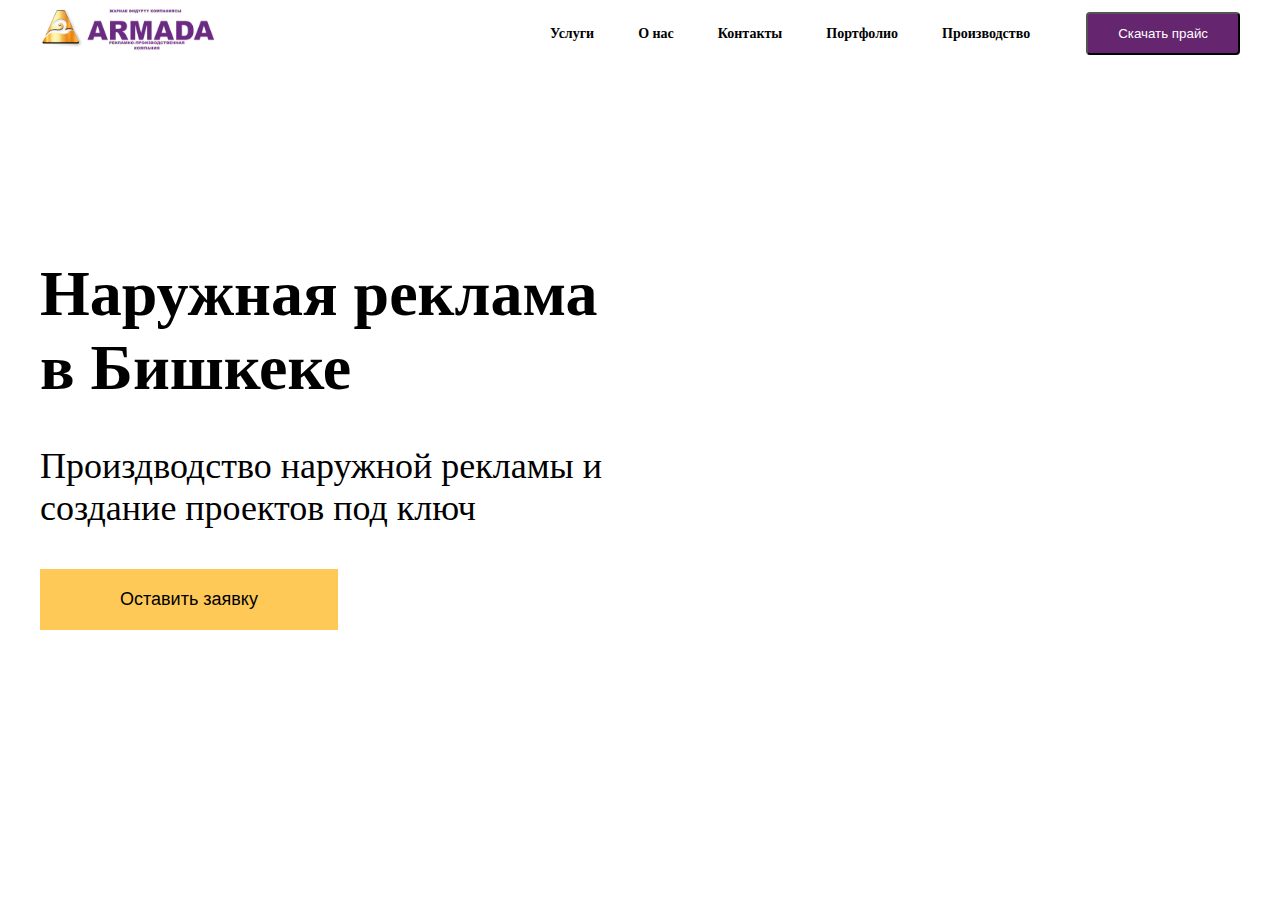
==== index.html @ 93c00c44 "code" ====
<!DOCTYPE html>
<html lang="en">
<head>
    <meta charset="UTF-8">
    <meta name="viewport" content="width=device-width, initial-scale=1.0">
    <title>Главная</title>

    <link rel="stylesheet" href="./css/reset.css">
    <link rel="stylesheet" href="./css/global.css">
    <link rel="stylesheet" href="./css/header.css">
    <link rel="stylesheet" href="./css/index.css">
</head>
<body>
    <header class="header">
        <div class="container">
            <div class="header__wrapper">
                <div class="header__logo">
                    <img src="./images/main-logo.svg" alt="main website icon">
                </div>
    
                <div class="header__nav">
                    <nav class="header__nav-links">
                        <a href="./service.html">Услуги</a>
                        <a href="#">O нас</a>
                        <a href="#">Контакты</a>
                        <a href="#">Портфолио</a>
                        <a href="#">Производство</a>
                    </nav>
                    <button class="header__nav-button">
                        Скачать прайс
                    </button>
                </div>
            </div>
        </div>
    </header>

    <section class="main-banner">
        <div class="container">
            <div class="main-banner__wrapper">
                <div class="main-banner__content">
                    <h1>Наружная  реклама в Бишкеке </h1>   
                    <h3>Произдводство наружной рекламы и создание проектов под ключ</h3>
                    <button>Оставить заявку</button>
                </div>

                <div class="main-banner__social">
                    <div class="main-banner__social-items">
                        <img src="./images/whatsapp.svg" alt="social icon whatsapp">
                        <img src="./images/instagram.svg" alt="social icon instagram">
                        <img src="./images/facebook.svg" alt="social icon facebook">    
                    </div>
                </div>
            </div>
        </div>
    </section>
</body>
</html>
---- css/global.css ----
.container {
    max-width: 1200px;
    margin: 0 auto;
}
---- css/header.css ----
.header {
    padding: 8px 0;
}

.header__wrapper {
    display: flex;
    justify-content: space-between;
    align-items: center;
}

.header__nav {
    display: flex;
    align-items: center;
    gap: 56px;
}

.header__nav-links {
    display: flex;
    align-items: center;
    gap: 44px;
}

.header__nav-links a {
    font-size: 14px;
    font-weight: 600;
    color: black;
}

.header__nav-button {
    padding: 12px 30px;
    background: #65256F;
    color: white;
    border-radius: 4px;
    cursor: pointer;
}
---- css/index.css ----
.main-banner {
    background-image: url('../images/main-banner.png');
    aspect-ratio: 1440/768;
    padding: 190px 0;
}

.main-banner__wrapper {
    display: grid;
    grid-template-columns: 50% 1fr;
}

.main-banner__content {
    display: flex;
    flex-direction: column;
    align-items: start;
    gap: 40px;
}

.main-banner__content h1 {
    font-size: 64px;
    font-weight: 700;
}
.main-banner__content h3 {
    font-size: 36px;
    font-weight: 400;
}
.main-banner__content button {
    background: #FFC957;
    font-size: 18px;
    font-weight: 500;
    padding: 20px 80px;
    border: none;
}

.main-banner__social {
    display: flex;
    align-items: center;
    justify-content: end;
}

.main-banner__social-items {
    display: flex;
    flex-direction: column;
    gap: 60px;
}
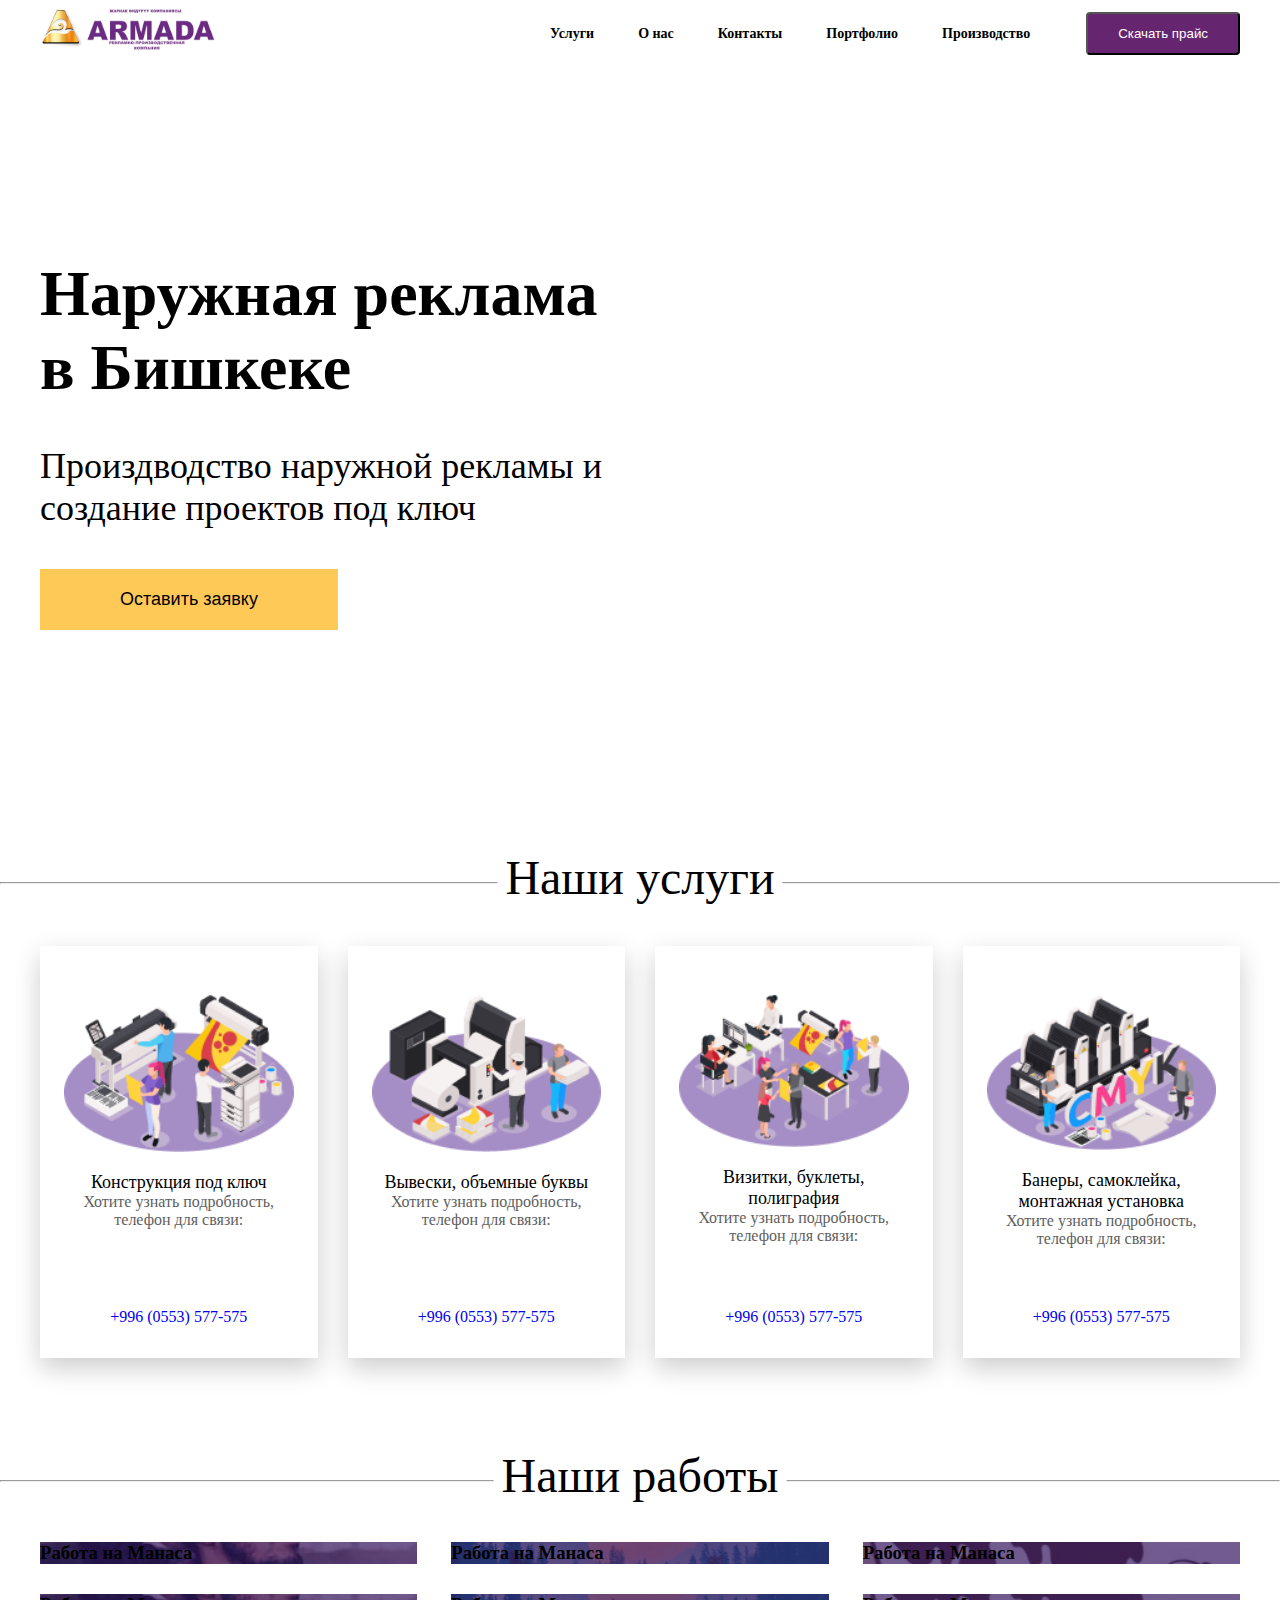
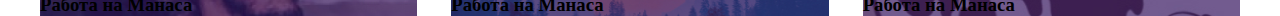
==== commit 99a1e6a9: "upgrade" ====
--- a/index.html
+++ b/index.html
@@ -53,5 +53,94 @@
             </div>
         </div>
     </section>
+
+    <section class="services">
+        <div class="services__title">
+            <hr>
+            <h2 class="section-title">Наши услуги</h2>
+        </div>
+        <div class="container">
+            <ul class="services__wrapper">
+                <li class="services__card">
+                    <div class="services__card-content">
+                        <img src="./images/construction.png" alt="">
+                        <div class="services__card-text">
+                            <h4>Конструкция под ключ</h4>
+                            <p>Хотите узнать подробность, телефон для связи:</p>
+                        </div>
+                    </div>
+                    <div class="services__card-contacts">
+                        <a href="#">+996 (0553) 577-575</a>
+                    </div>
+                </li>
+                <li class="services__card">
+                    <div class="services__card-content">
+                        <img src="./images/signs.png" alt="">
+                        <div class="services__card-text">
+                            <h4>Вывески, объемные буквы</h4>
+                            <p>Хотите узнать подробность, телефон для связи:</p>
+                        </div>
+                    </div>
+                    <div class="services__card-contacts">
+                        <a href="#">+996 (0553) 577-575</a>
+                    </div>
+                </li>
+                <li class="services__card">
+                    <div class="services__card-content">
+                        <img src="./images/business-cards.png" alt="">
+                        <div class="services__card-text">
+                            <h4>Визитки, буклеты, полиграфия</h4>
+                            <p>Хотите узнать подробность, телефон для связи:</p>
+                        </div>
+                    </div>
+                    <div class="services__card-contacts">
+                        <a href="#">+996 (0553) 577-575</a>
+                    </div>
+                </li>
+                <li class="services__card">
+                    <div class="services__card-content">
+                        <img src="./images/banners.png" alt="">
+                        <div class="services__card-text">
+                            <h4>Банеры, самоклейка, монтажная установка </h4>
+                            <p>Хотите узнать подробность, телефон для связи:</p>
+                        </div>
+                    </div>
+                    <div class="services__card-contacts">
+                        <a href="#">+996 (0553) 577-575</a>
+                    </div>
+                </li>
+            </ul>
+        </div>
+    </section>
+
+    <section class="works">
+        <div class="works__title">
+            <hr>
+            <h2 class="works__section-title">Наши работы</h2>
+        </div>
+        <div class="container">
+            <div class="works__wrapper">
+                <div class="works__block-1 art-1">
+                    <h3>Работа на Манаса</h3>
+                </div>
+                <div class="works__block-2 art-2">
+                    <h3>Работа на Манаса</h3>
+                </div>
+                <div class="works__block-3 art-3">
+                    <h3>Работа на Манаса</h3>
+                </div>
+                <div class="works__block-4 art-4">
+                    <h3>Работа на Манаса</h3>
+                </div>
+                <div class="works__block-5 art-5">
+                    <h3>Работа на Манаса</h3>
+                </div>
+                <div class="works__block-6 art-6">
+                    <h3>Работа на Манаса</h3>
+                </div>
+            </div>
+        </div>
+    </section>
+
 </body>
 </html>--- a/css/global.css
+++ b/css/global.css
@@ -2,3 +2,17 @@
     max-width: 1200px;
     margin: 0 auto;
 }
+
+.section-title {
+    font-size: 48px;
+    font-weight: 400;
+    text-align: center;
+    margin-bottom: 60px;
+}
+
+.works__section-title {
+    font-size: 48px;
+    font-weight: 400;
+    text-align: center;
+    margin-bottom: 60px;
+}--- a/css/index.css
+++ b/css/index.css
@@ -42,4 +42,118 @@
     display: flex;
     flex-direction: column;
     gap: 60px;
+}
+
+
+
+
+.services__title {
+    margin-top: 62px;
+    position: relative;
+}
+
+.services__title h2 {
+    position: absolute;
+    top: -32px;
+    left: 50%;
+    transform: translateX(-50%);
+    padding: 0 8px;
+    background-color: white;
+}
+
+.services__wrapper {
+    display: grid;
+    grid-template-columns: repeat(4, 1fr);
+    gap: 30px;
+    padding: 62px 0;
+}
+
+.services__card {
+    display: flex;
+    flex-direction: column;
+    justify-content: space-between;
+    gap: 60px;
+    height: 100%;
+    box-shadow: 0px 10px 25px 0px rgba(0,0,0,0.2);
+    padding: 48px 24px 32px 24px;
+}
+
+.services__card-content {
+    display: flex;
+    flex-direction: column;
+    gap: 20px;
+}
+
+.services__card-text h4 {
+    font-size: 18px;
+    font-weight: 400;
+}
+
+.services__card-text p {
+    font-size: 16px;
+    font-weight: 400;
+    color: #5E5E5E;
+}
+
+.services__card-text h4, 
+.services__card-text p {
+    text-align: center;
+}
+
+.services__card-contacts {
+    display: flex;
+    align-items: center;
+    justify-content: center;
+}
+
+.works__title {
+    margin-top: 60px;
+    position: relative;
+    margin-bottom: 60px;
+}
+
+.works__title h2 {
+    position: absolute;
+    top: -32px;
+    left: 50%;
+    transform: translateX(-50%);
+    padding: 0 8px;
+    background-color: white;
+}
+
+.works__wrapper {
+    display: grid;
+    grid-template-columns: repeat(3, 1fr);
+    grid-template-rows: repeat(2, 1fr);
+    column-gap: 34px;
+    row-gap: 30px;
+}
+
+.works__wrapper div {
+    background-size: cover;
+    background-position: center;
+}
+
+.works__block-1 {
+    background-image: url('../images/service-block-1.jpg');
+}
+
+.works__block-2 {
+    background-image: url('../images/service-block-2.jpg');
+}
+
+.works__block-3 {
+    background-image: url('../images/service-block-3.jpg');
+}
+
+.works__block-4 {
+    background-image: url('../images/service-block-1.jpg');
+}
+
+.works__block-5 {
+    background-image: url('../images/service-block-2.jpg');
+}
+
+.works__block-6 {
+    background-image: url('../images/service-block-3.jpg');
 }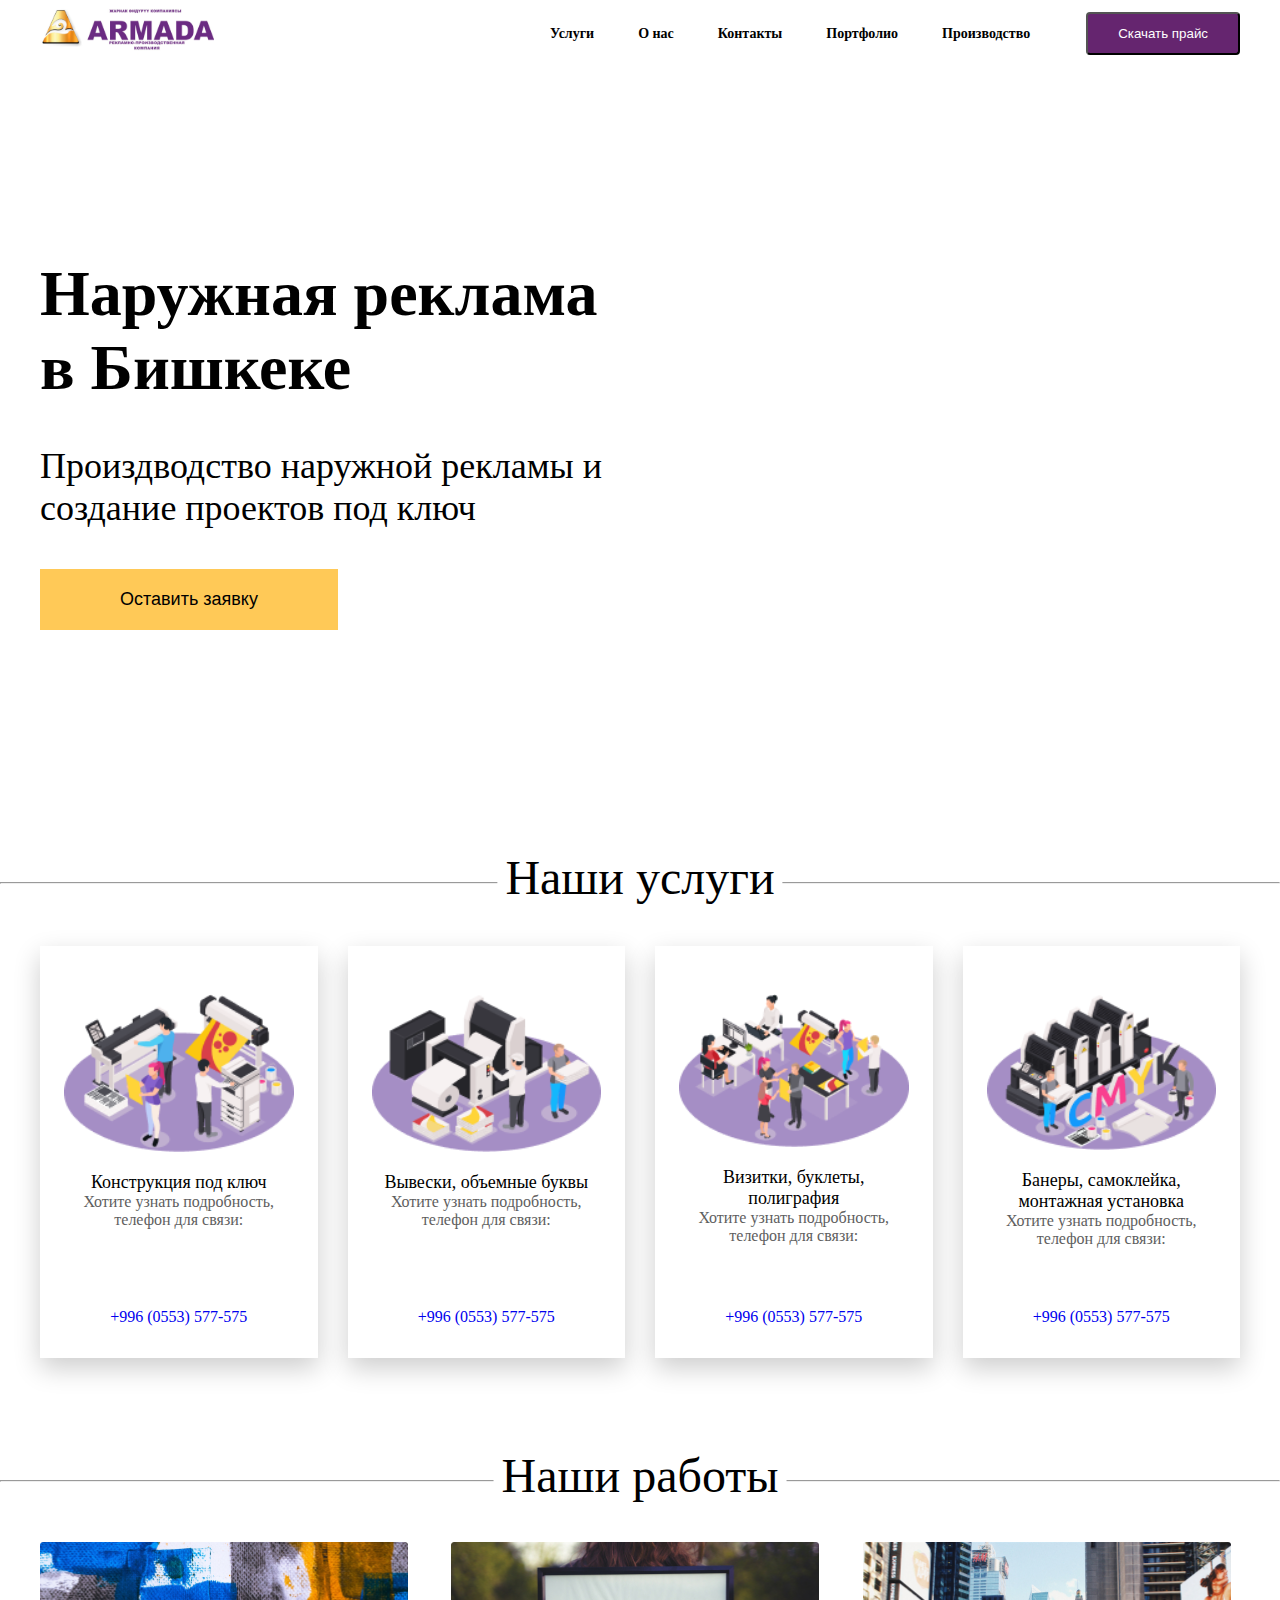
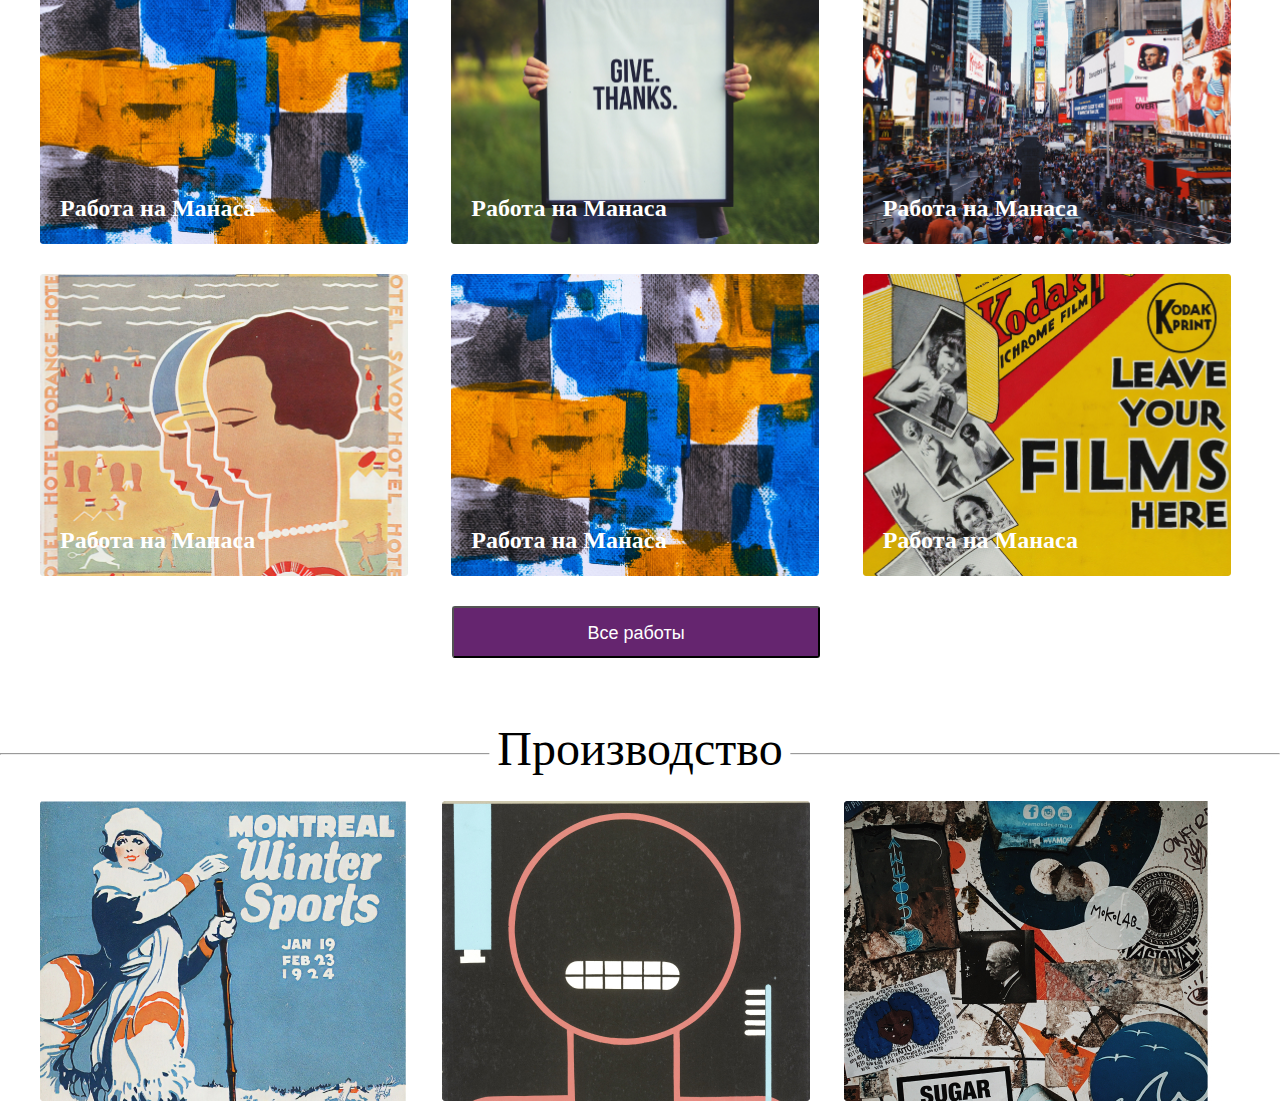
==== commit 18e623d7: "new page" ====
--- a/index.html
+++ b/index.html
@@ -120,27 +120,46 @@
         </div>
         <div class="container">
             <div class="works__wrapper">
-                <div class="works__block-1 art-1">
+                <div class="works__block-1 art">
                     <h3>Работа на Манаса</h3>
                 </div>
-                <div class="works__block-2 art-2">
+                <div class="works__block-2 art">
                     <h3>Работа на Манаса</h3>
                 </div>
-                <div class="works__block-3 art-3">
+                <div class="works__block-3 art">
                     <h3>Работа на Манаса</h3>
                 </div>
-                <div class="works__block-4 art-4">
+                <div class="works__block-4 art">
                     <h3>Работа на Манаса</h3>
                 </div>
-                <div class="works__block-5 art-5">
+                <div class="works__block-5 art">
                     <h3>Работа на Манаса</h3>
                 </div>
-                <div class="works__block-6 art-6">
+                <div class="works__block-6 art">
                     <h3>Работа на Манаса</h3>
-                </div>
+                </div> 
+
+            </div>
+            <div class="works-button">
+                <button class="works__button">
+                    Все работы
+                </button>
             </div>
         </div>
     </section>
 
+    <section class="production">
+        <div class="production__title">
+            <hr>
+            <h2 class="production__section-title">Производство</h2>
+        </div>
+        <div class="container">
+            <div class="production__wrapper">
+                <img src="./images/production-block-1.jpg" alt="y">
+                <img src="./images/production-block-2.jpg" alt="y">
+                <img src="./images/production-block-3.jpg" alt="y">
+            </div>
+        </div>
+    </section>
 </body>
 </html>--- a/css/global.css
+++ b/css/global.css
@@ -15,4 +15,11 @@
     font-weight: 400;
     text-align: center;
     margin-bottom: 60px;
+}
+
+.production__section-title {
+    font-size: 48px;
+    font-weight: 400;
+    text-align: center;
+    margin-bottom: 60px;
 }--- a/css/index.css
+++ b/css/index.css
@@ -135,25 +135,92 @@
 }
 
 .works__block-1 {
-    background-image: url('../images/service-block-1.jpg');
+    background-image: url('../images/block-1.jpg');
 }
 
 .works__block-2 {
-    background-image: url('../images/service-block-2.jpg');
+    background-image: url('../images/block-2.jpg');
 }
 
 .works__block-3 {
-    background-image: url('../images/service-block-3.jpg');
+    background-image: url('../images/block-3.jpg');
 }
 
 .works__block-4 {
-    background-image: url('../images/service-block-1.jpg');
+    background-image: url('../images/block-4.jpg');
 }
 
 .works__block-5 {
-    background-image: url('../images/service-block-2.jpg');
+    background-image: url('../images/block-1.jpg');
 }
 
 .works__block-6 {
-    background-image: url('../images/service-block-3.jpg');
+    background-image: url('../images/block-5.jpg');
+}
+
+.art {
+    width: 368px;
+    height: 302px;
+    border-radius: 3px;
+}
+
+.art h3 {
+    margin-top: 253px;
+    font-size: 24px;
+    font-weight: 700;
+    margin-left: 20px;
+    color: #fff;
+}
+
+
+
+
+
+.works__button {
+    width: 368px;
+    height: 52px;
+    padding: 15px 133px;
+    font-size: 18px;
+    font-weight: 500;
+    margin-top: 30px;
+    background: #65256F;
+    color: white;
+    border-radius: 3px;
+    cursor: pointer;
+}
+
+.works-button {
+    margin-left: 412px;
+}
+
+
+.production__title {
+    margin-top: 95px;
+    position: relative;
+    margin-bottom: 46px;
+}
+
+.production__title h2 {
+    position: absolute;
+    top: -32px;
+    left: 50%;
+    transform: translateX(-50%);
+    padding: 0 8px;
+    background-color: white;
+}
+
+
+.production__wrapper {
+    display: grid;
+    grid-template-columns: repeat(3, 1fr);
+    column-gap: 34px;
+    border-radius: 3px;
+    width: 368px;
+    height: 300px;
+    /* row-gap: 30px; */
+}
+
+.production__wrapper div {
+    background-size: cover;
+    background-position: center;
 }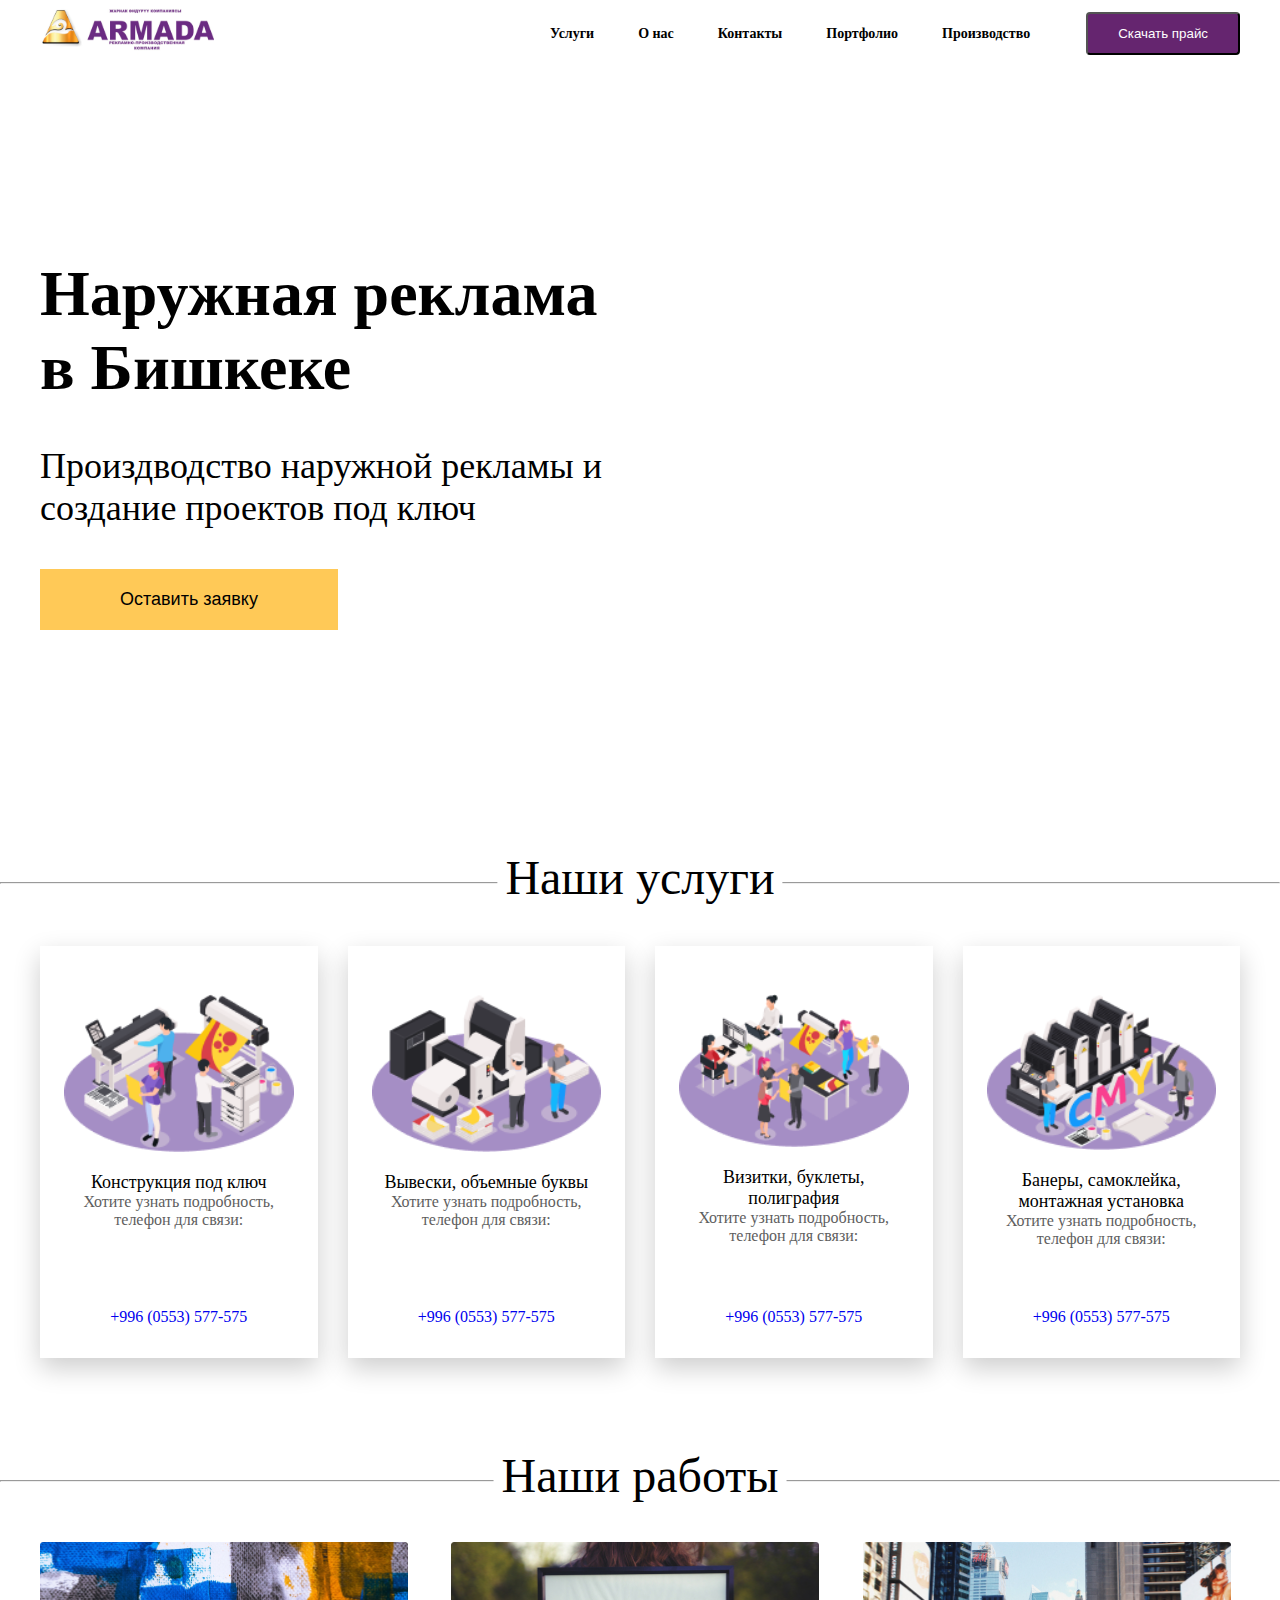
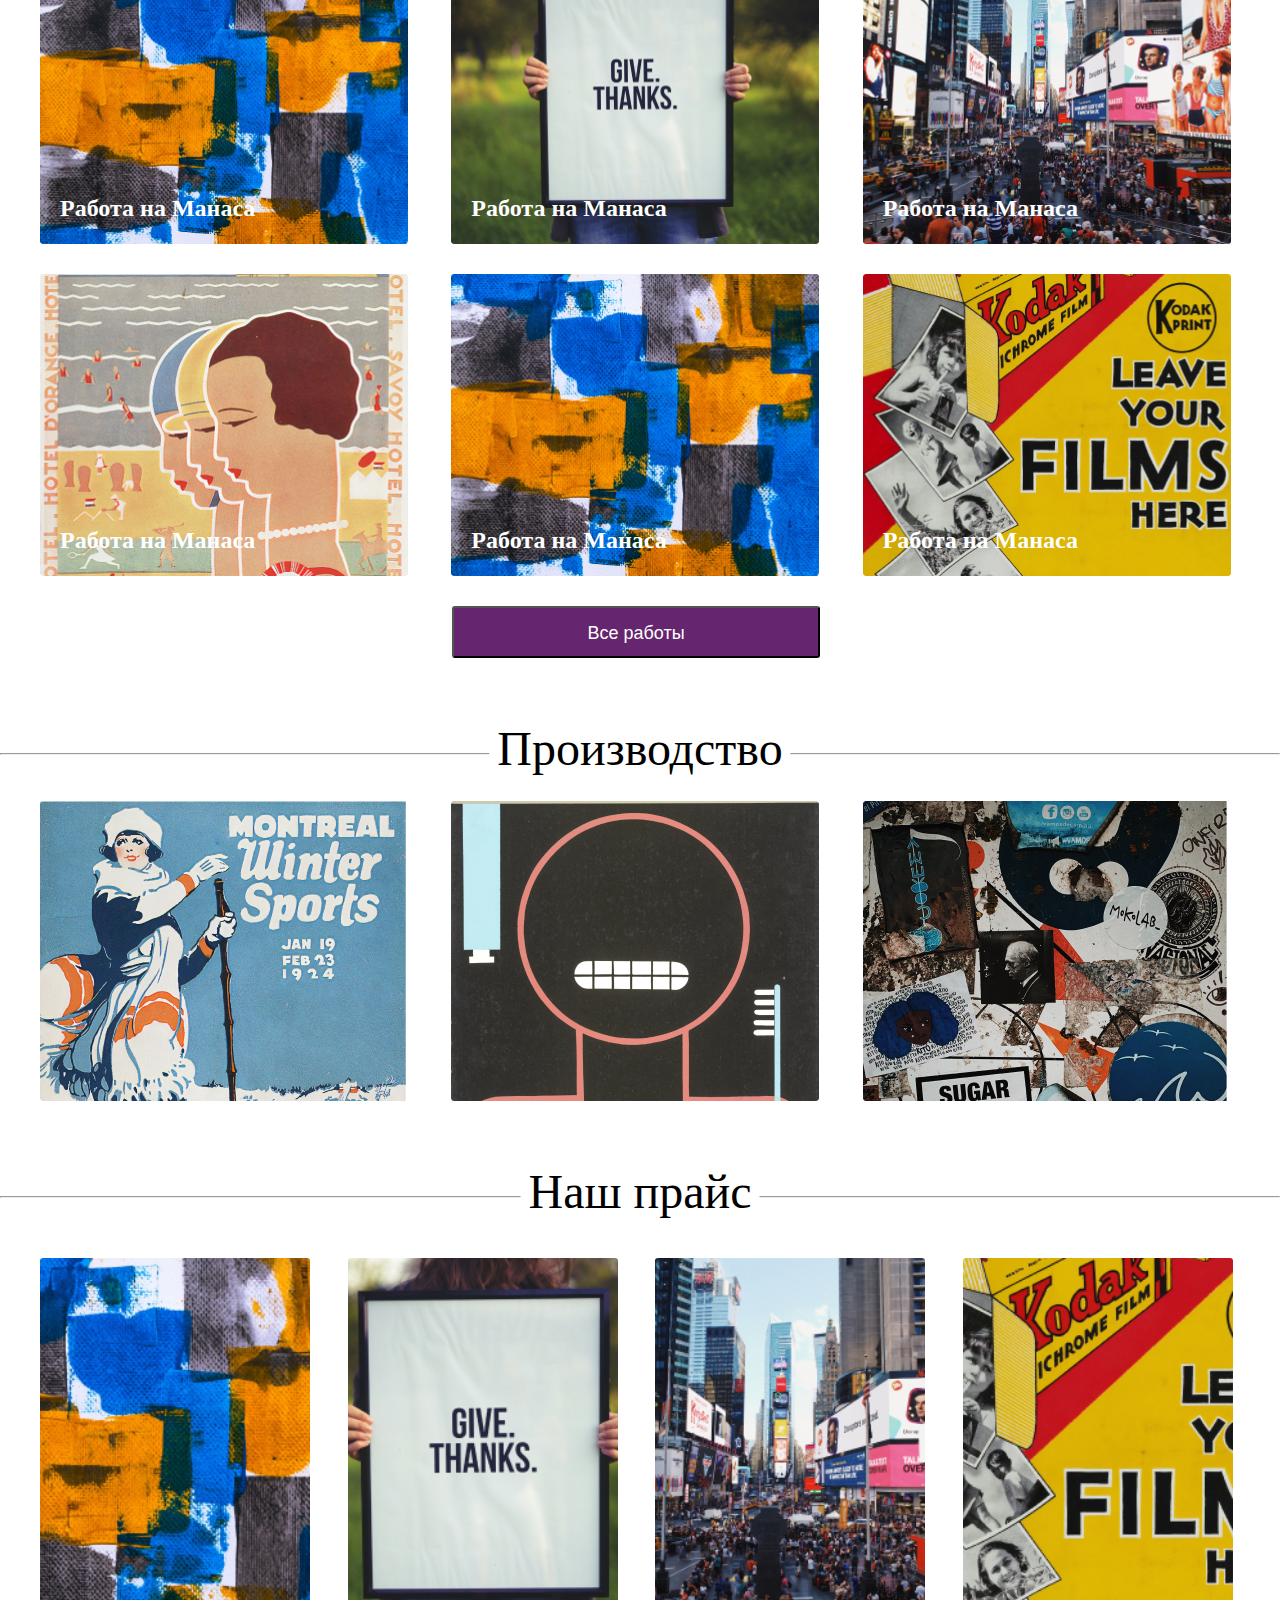
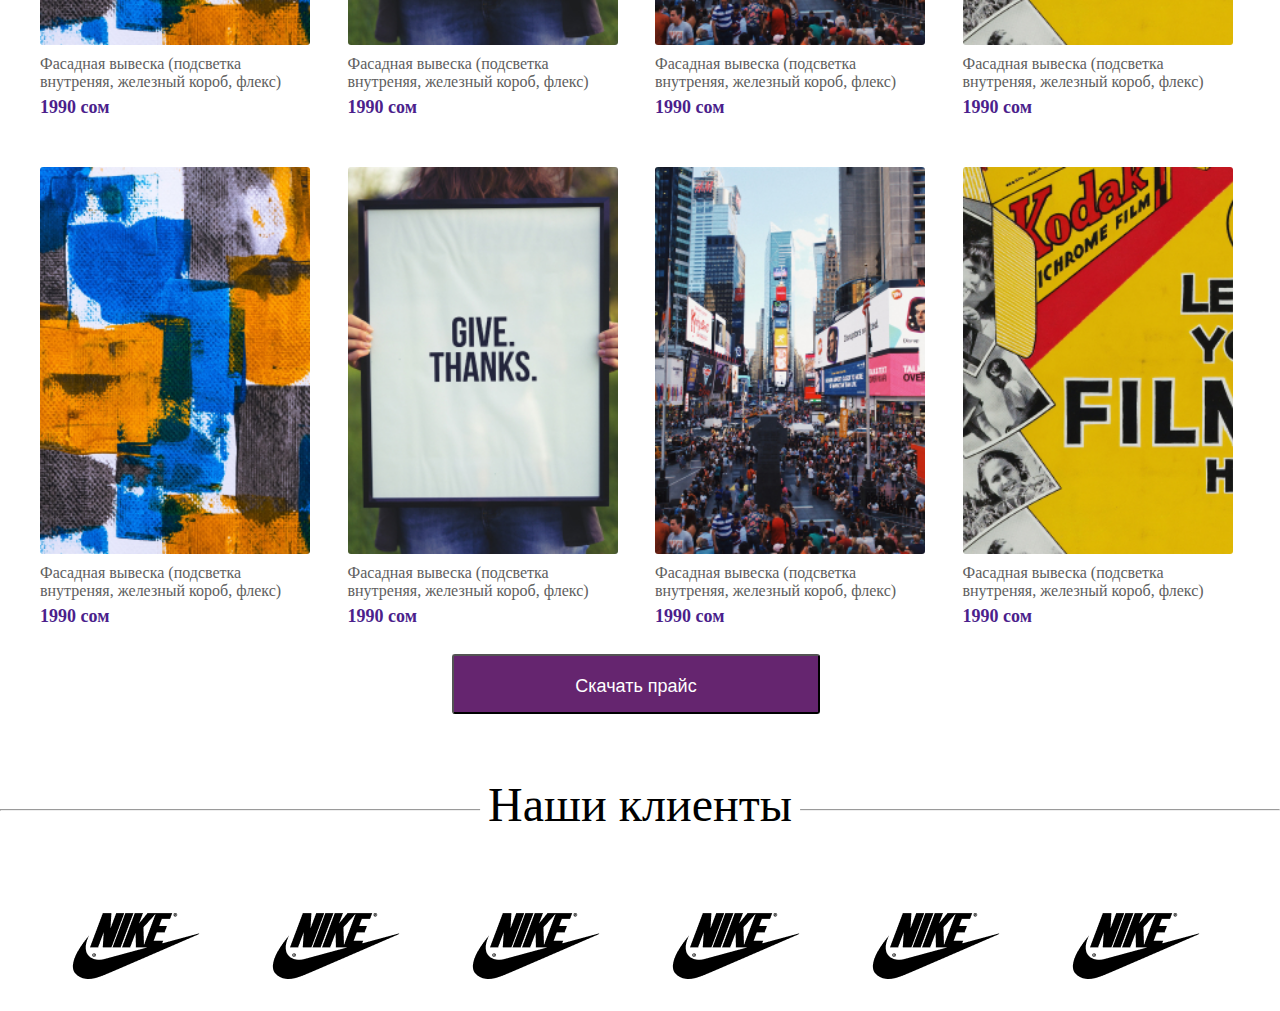
==== commit 071e7420: "more" ====
--- a/index.html
+++ b/index.html
@@ -161,5 +161,120 @@
             </div>
         </div>
     </section>
+
+    <section class="price">
+        <div class="price-title">
+            <hr>
+            <h2 class="price__section-title">Наш прайс</h2>
+        </div>
+        <div class="container">
+            <div class="price-wrapper">
+                <div class="price__block-1 toon-1">
+                    <div class="price__card-text">
+                        <p>Фасадная вывеска (подсветка внутреняя, железный короб, флекс)</p>
+                    </div>
+                    
+                    <div class="price__card-contacts">
+                        <h4>1990 сом</h4>
+                    </div>
+                </div>
+
+                <div class="price__block-2 toon-2">
+                    <div class="price__card-text">
+                        <p>Фасадная вывеска (подсветка внутреняя, железный короб, флекс)</p>
+                    </div>
+                    
+                    <div class="price__card-contacts">
+                        <h4>1990 сом</h4>
+                    </div>
+                </div>
+
+                <div class="price__block-3 toon-3">
+                    <div class="price__card-text">
+                        <p>Фасадная вывеска (подсветка внутреняя, железный короб, флекс)</p>
+                    </div>
+                    
+                    <div class="price__card-contacts">
+                        <h4>1990 сом</h4>
+                    </div>
+                </div>
+
+                <div class="price__block-4 toon-4">
+                    <div class="price__card-text">
+                        <p>Фасадная вывеска (подсветка внутреняя, железный короб, флекс)</p>
+                    </div>
+                    
+                    <div class="price__card-contacts">
+                        <h4>1990 сом</h4>
+                    </div>
+                </div>
+
+
+                <div class="price__block-5 toon-5">
+                    <div class="price__card-text">
+                        <p>Фасадная вывеска (подсветка внутреняя, железный короб, флекс)</p>
+                    </div>
+                    
+                    <div class="price__card-contacts">
+                        <h4>1990 сом</h4>
+                    </div>
+                </div>
+
+                <div class="price__block-6 toon-6">
+                    <div class="price__card-text">
+                        <p>Фасадная вывеска (подсветка внутреняя, железный короб, флекс)</p>
+                    </div>
+                    
+                    <div class="price__card-contacts">
+                        <h4>1990 сом</h4>
+                    </div>
+                </div>
+
+                <div class="price__block-7 toon-7">
+                    <div class="price__card-text">
+                        <p>Фасадная вывеска (подсветка внутреняя, железный короб, флекс)</p>
+                    </div>
+                    
+                    <div class="price__card-contacts">
+                        <h4>1990 сом</h4>
+                    </div>
+                </div>
+
+                <div class="price__block-8 toon-8">
+                    <div class="price__card-text">
+                        <p>Фасадная вывеска (подсветка внутреняя, железный короб, флекс)</p>
+                    </div>
+                    
+                    <div class="price__card-contacts">
+                        <h4>1990 сом</h4>
+                    </div>
+                </div>
+
+            </div>
+            <div class="price-button">
+                <button class="price__button">
+                    Скачать прайс
+                </button>
+            </div>
+        </div>
+    </section>
+
+    <section class="clients">
+        <div class="clients-title">
+            <hr>
+            <h2 class="clients__section-title">Наши клиенты</h2>
+        </div>
+        <div class="container">
+            <div class="clients-wrapper">
+                <div class="clients-block log"></div>
+                <div class="clients-block log"></div>
+                <div class="clients-block log"></div>
+                <div class="clients-block log"></div>
+                <div class="clients-block log"></div>
+                <div class="clients-block log"></div>
+            </div>
+        </div>
+    </section>
 </body>
-</html>+</html>
+
--- a/css/global.css
+++ b/css/global.css
@@ -22,4 +22,18 @@
     font-weight: 400;
     text-align: center;
     margin-bottom: 60px;
+}
+
+.price__section-title {
+    font-size: 48px;
+    font-weight: 400;
+    text-align: center;
+    margin-bottom: 60px;
+}
+
+.clients__section-title {
+    font-size: 48px;
+    font-weight: 400;
+    text-align: center;
+    margin-bottom: 60px;
 }--- a/css/index.css
+++ b/css/index.css
@@ -215,12 +215,266 @@
     grid-template-columns: repeat(3, 1fr);
     column-gap: 34px;
     border-radius: 3px;
-    width: 368px;
-    height: 300px;
-    /* row-gap: 30px; */
 }
 
 .production__wrapper div {
     background-size: cover;
     background-position: center;
+}
+
+
+
+
+.price-title {
+    margin-top: 95px;
+    position: relative;
+    margin-bottom: 60px;
+}
+
+.price-title h2 {
+    position: absolute;
+    top: -32px;
+    left: 50%;
+    transform: translateX(-50%);
+    padding: 0 8px;
+    background-color: white;
+}
+
+.price-wrapper {
+    display: grid;
+    grid-template-columns: repeat(4, 1fr);
+    grid-template-rows: repeat(2, 1fr);
+    row-gap: 26px;
+    column-gap: 30px;
+}
+
+.price-wrapper div {
+    background-size: cover;
+    background-position: center;
+}
+
+.price__block-1 {
+    background-image: url('../images/block-1.jpg');
+}
+
+.price__block-2 {
+    background-image: url('../images/block-2.jpg');
+}
+
+.price__block-3 {
+    background-image: url('../images/block-3.jpg');
+}
+
+.price__block-4 {
+    background-image: url('../images/block-5.jpg');
+}
+
+.price__block-5 {
+    background-image: url('../images/block-1.jpg');
+}
+
+.price__block-6 {
+    background-image: url('../images/block-2.jpg');
+}
+
+.price__block-7 {
+    background-image: url('../images/block-3.jpg');
+}
+
+.price__block-8 {
+    background-image: url('../images/block-5.jpg');
+}
+
+.toon-1 {
+    width: 270px;
+    height: 387px;
+    border-radius: 3px;
+}
+
+.toon-2 {
+    width: 270px;
+    height: 387px;
+    border-radius: 3px;
+}
+
+.toon-3 {
+    width: 270px;
+    height: 387px;
+    border-radius: 3px;
+}
+
+.toon-4 {
+    width: 270px;
+    height: 387px;
+    border-radius: 3px;
+}
+
+.toon-5 {
+    width: 270px;
+    height: 387px;
+    border-radius: 3px;
+    margin-top: 48px;
+}
+
+.toon-6 {
+    width: 270px;
+    height: 387px;
+    border-radius: 3px;
+    margin-top: 48px;
+}
+
+.toon-7 {
+    width: 270px;
+    height: 387px;
+    border-radius: 3px;
+    margin-top: 48px;
+}
+
+.toon-8 {
+    width: 270px;
+    height: 387px;
+    border-radius: 3px;
+    margin-top: 48px;
+}
+
+.price__card-text p {
+    font-size: 16px;
+    font-weight: 400;
+    color: #5E5E5E;
+}
+
+.price__card-contacts h4 {
+    font-size: 18px;
+    font-weight: 600;
+    color: #4C1F8C;
+}
+
+
+.toon-1 p {
+    margin-top: 397px;
+}
+
+.toon-1 h4 {
+    margin-top: 6px;
+
+}
+
+.toon-2 p {
+    margin-top: 397px;
+}
+
+.toon-2 h4 {
+    margin-top: 6px;
+
+}
+
+.toon-3 p {
+    margin-top: 397px;
+}
+
+.toon-3 h4 {
+    margin-top: 6px;
+
+}
+
+.toon-4 p {
+    margin-top: 397px;
+}
+
+.toon-4 h4 {
+    margin-top: 6px;
+
+}
+
+.toon-5 p {
+    margin-top: 397px;
+}
+
+.toon-5 h4 {
+    margin-top: 6px;
+
+}
+
+.toon-6 p {
+    margin-top: 397px;
+}
+
+.toon-6 h4 {
+    margin-top: 6px;
+
+}
+
+.toon-7 p {
+    margin-top: 397px;
+}
+
+.toon-7 h4 {
+    margin-top: 6px;
+
+}
+
+.toon-8 p {
+    margin-top: 397px;
+}
+
+.toon-8 h4 {
+    margin-top: 6px;
+
+}
+
+.price__button {
+    width: 368px;
+    height: 60px;
+    padding: 20px 120px;
+    font-size: 18px;
+    font-weight: 400;
+    margin-top: 100px;
+    background: #65256F;
+    color: white;
+    border-radius: 3px;
+    cursor: pointer;
+}
+
+.price-button {
+    margin-left: 412px;
+}
+
+
+
+
+
+
+.clients-title {
+    margin-top: 95px;
+    position: relative;
+    margin-bottom: 70px;
+}
+
+.clients-title h2 {
+    position: absolute;
+    top: -32px;
+    left: 50%;
+    transform: translateX(-50%);
+    padding: 0 8px;
+    background-color: white;
+}
+
+.clients-wrapper {
+    display: grid;
+    grid-template-columns: repeat(6, 1fr);
+
+}
+
+.clients-wrapper div {
+    background-size: cover;
+    background-position: center;
+}
+
+.clients-block {
+    background-image: url('../images/nike.jpg');
+}
+
+.log {
+    width: 168px;
+    height: 130px;
 }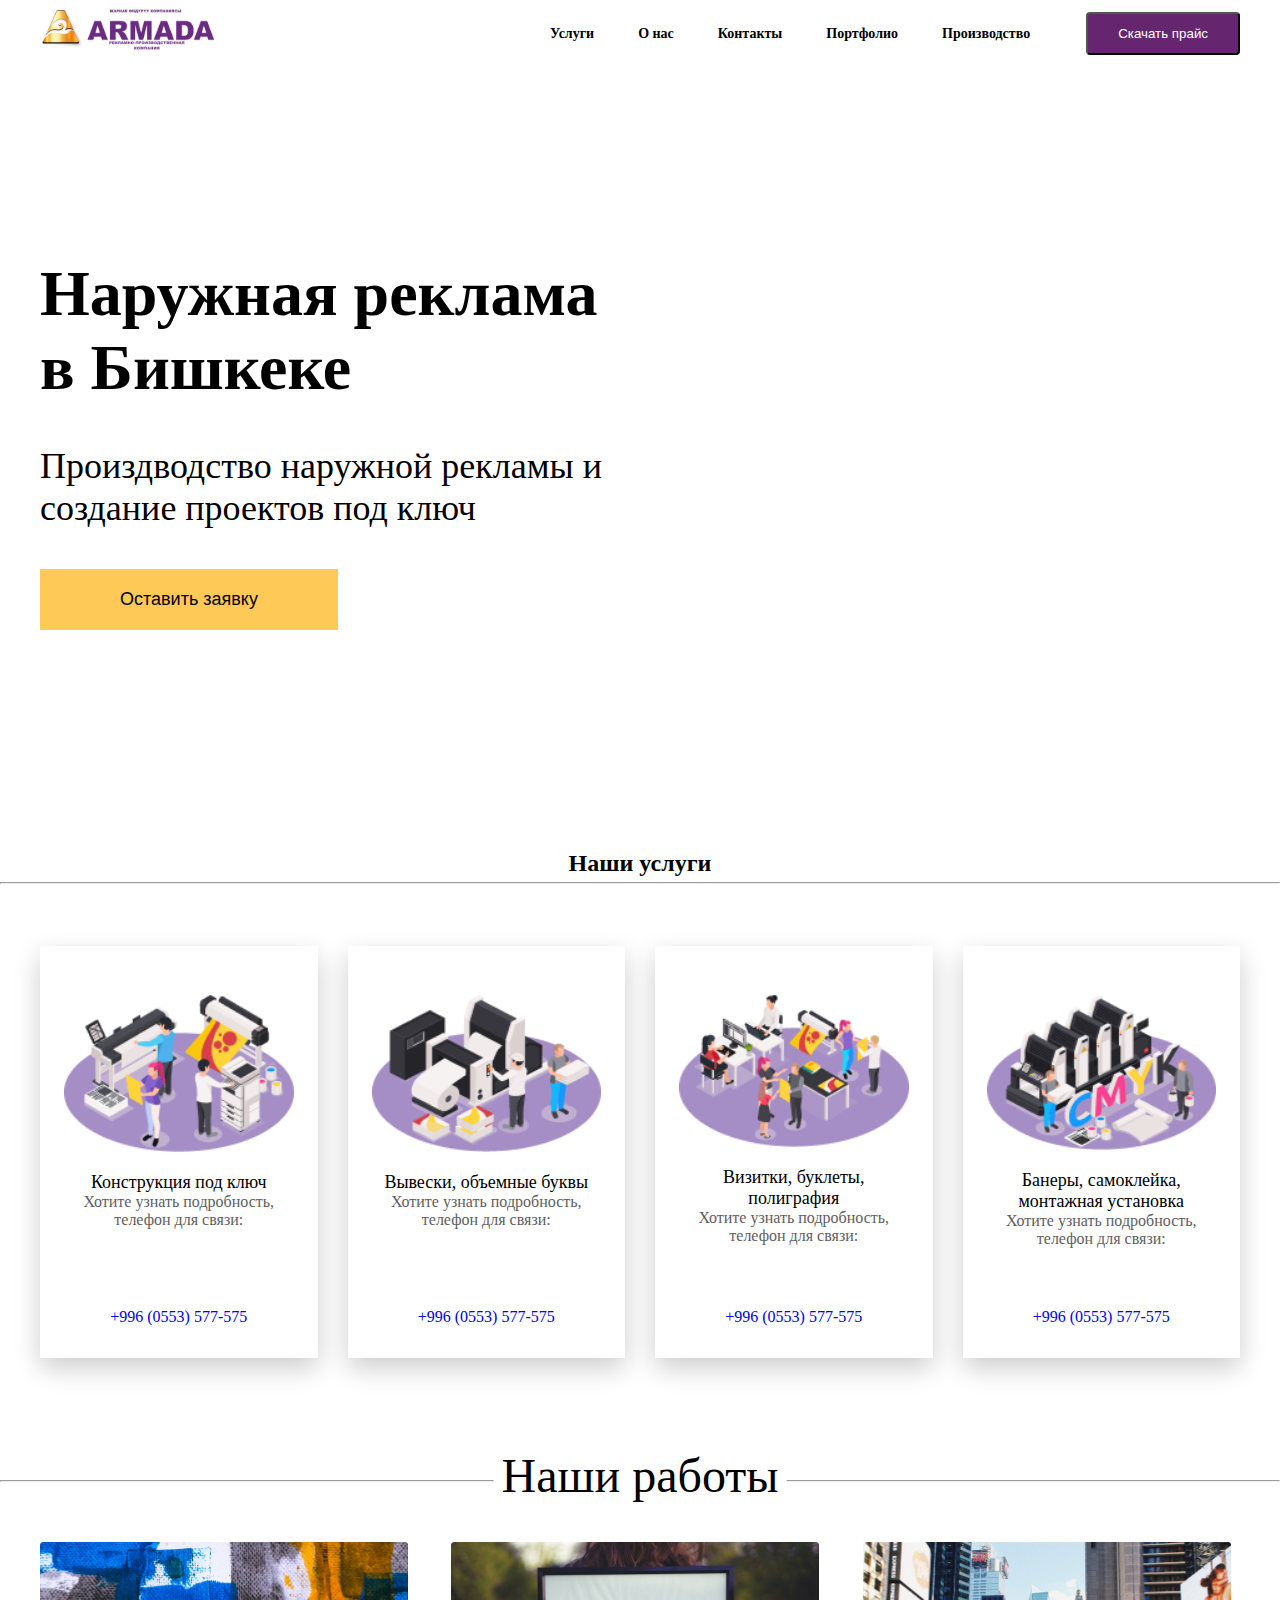
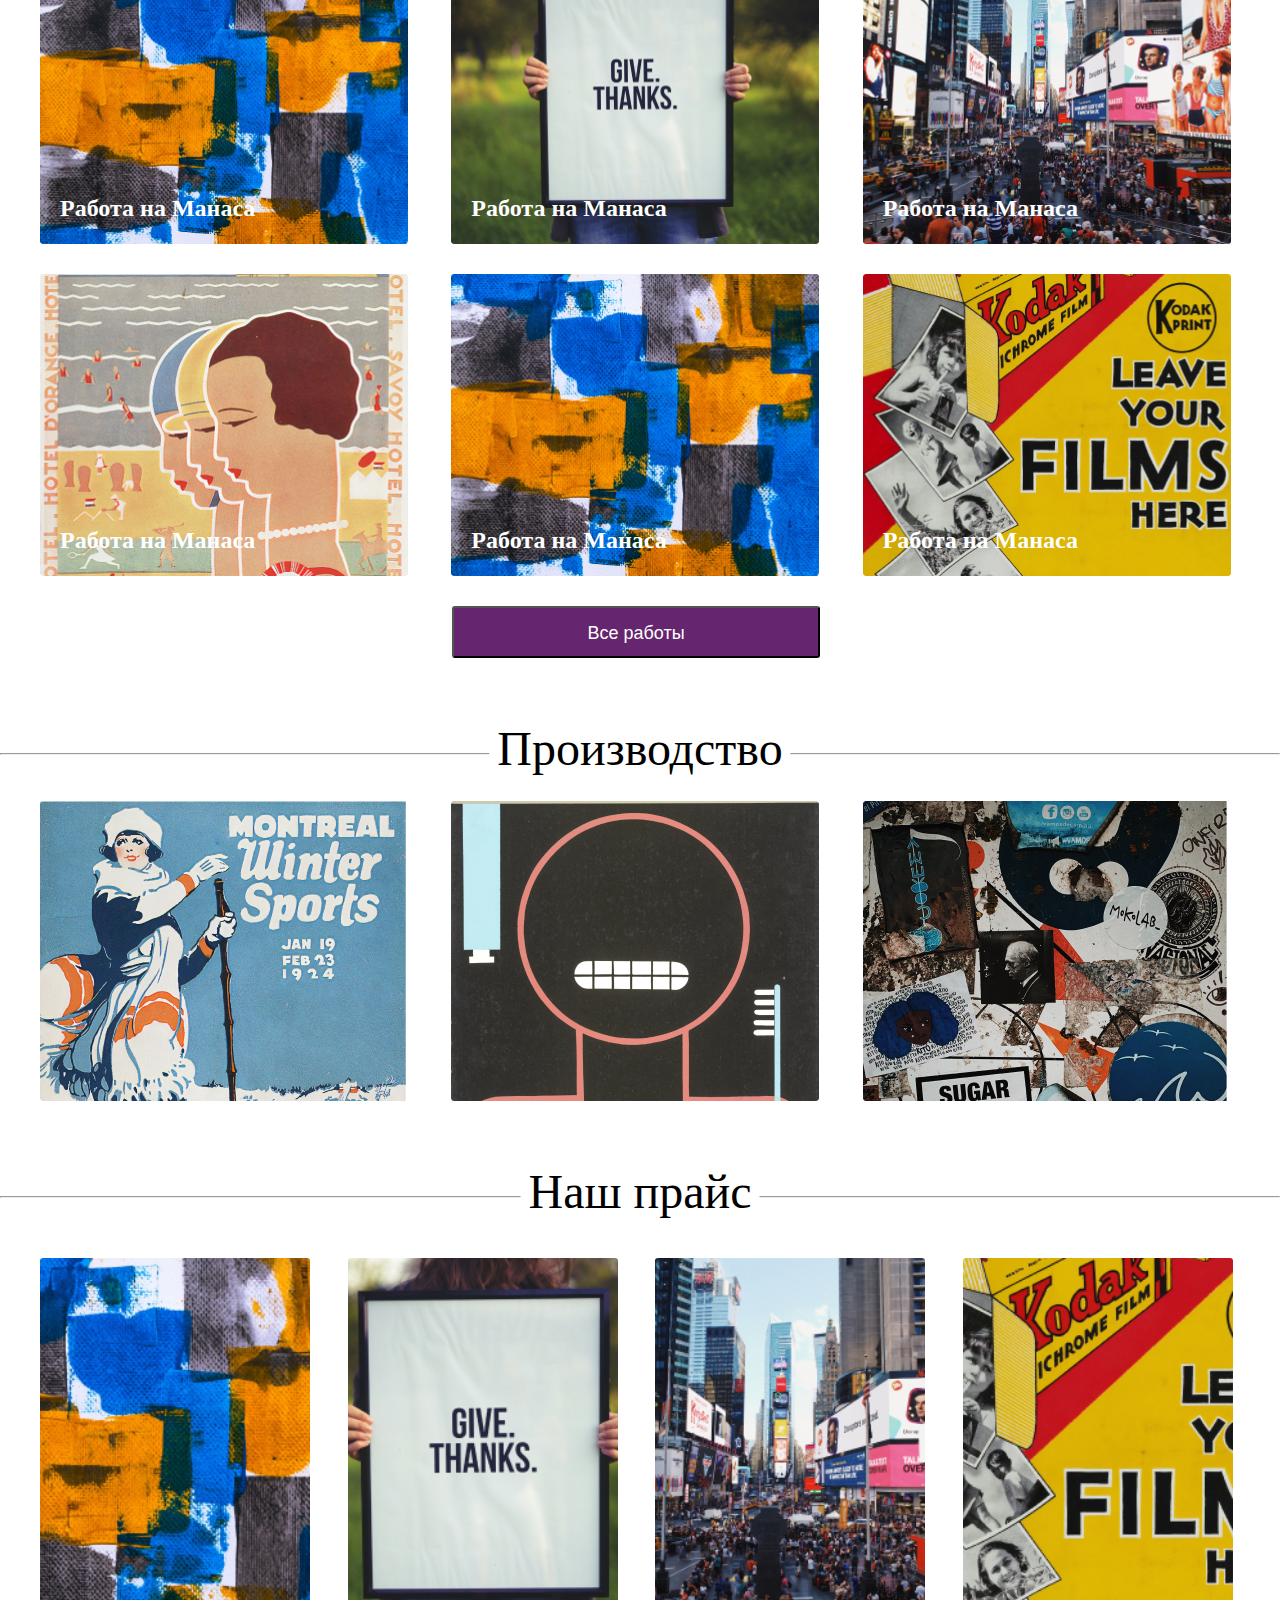
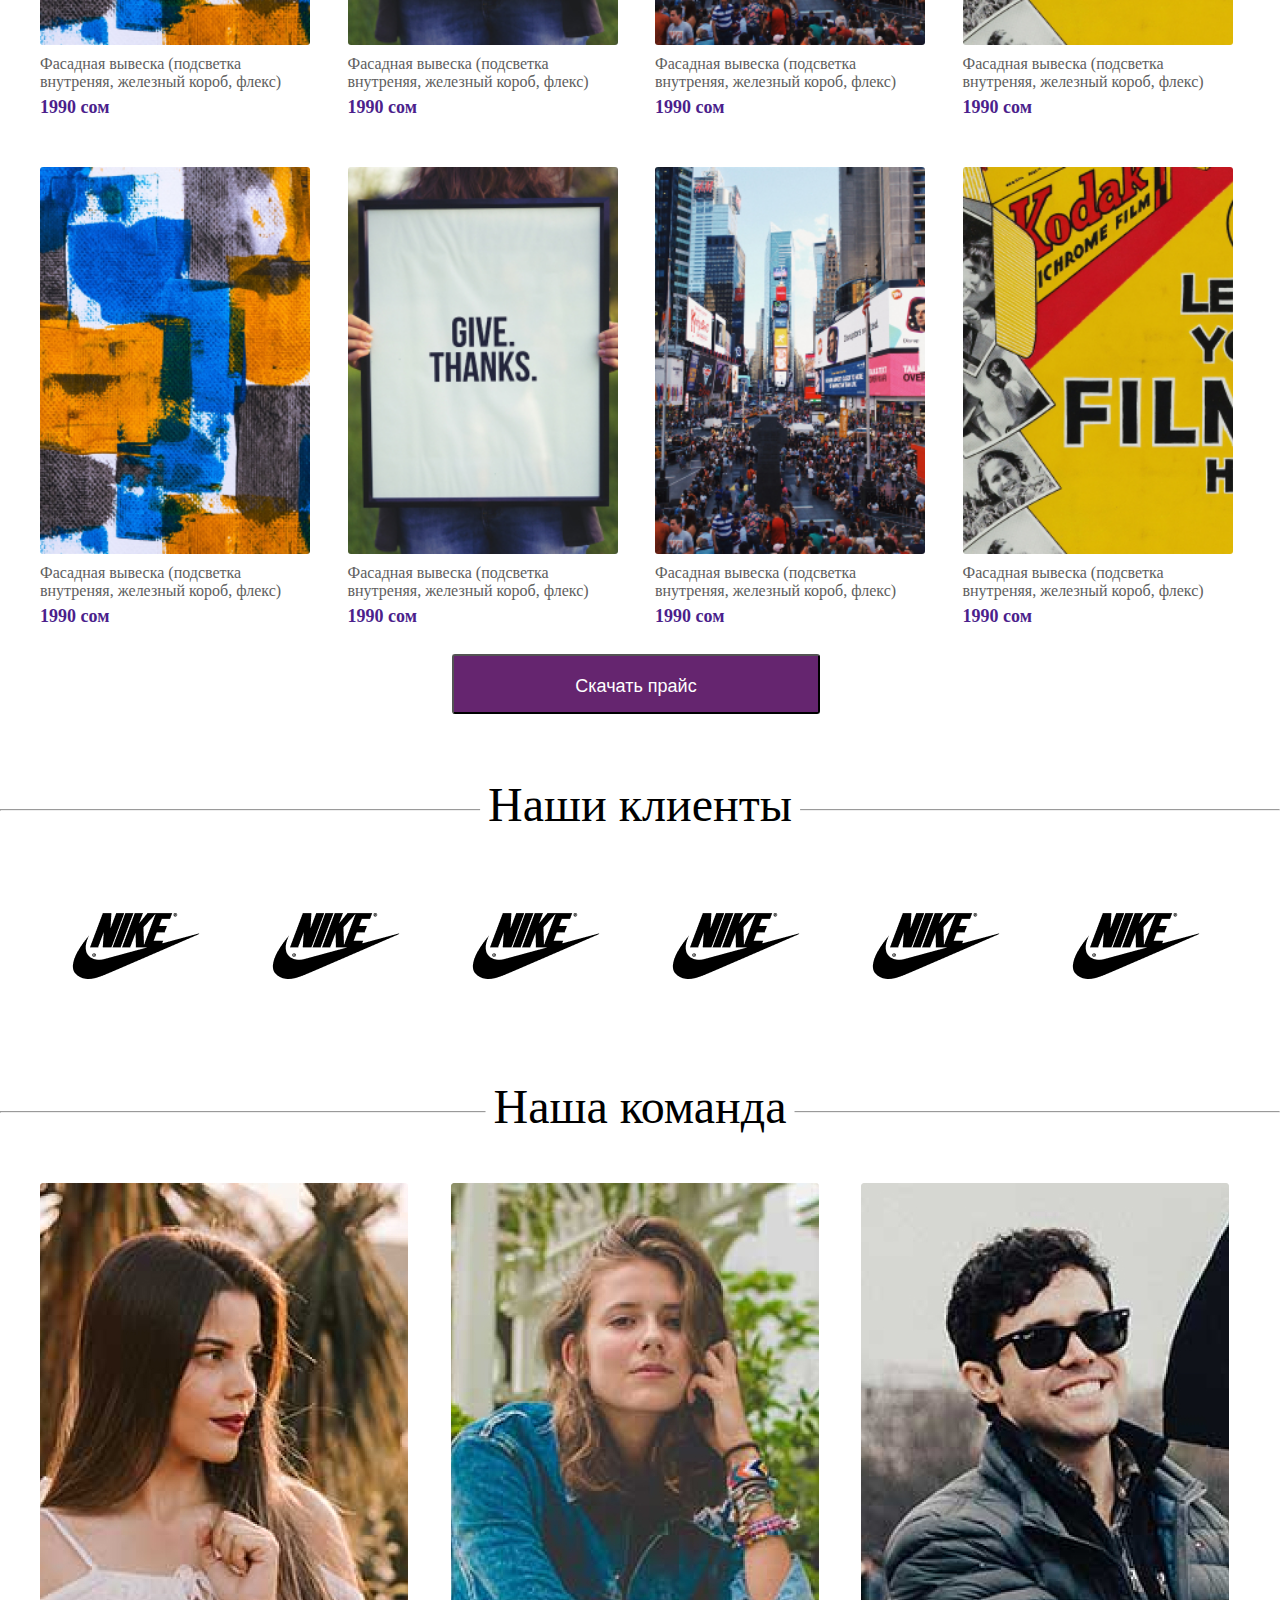
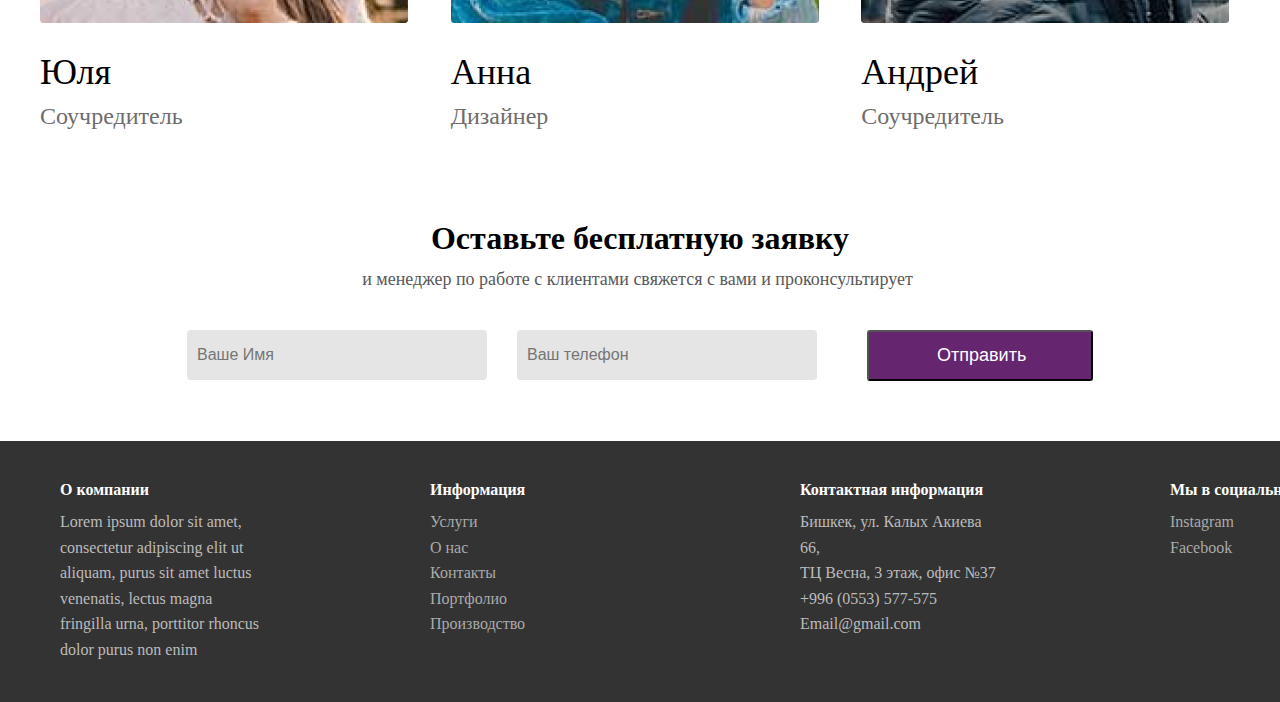
==== commit 5380f0aa: "about" ====
--- a/index.html
+++ b/index.html
@@ -21,7 +21,7 @@
                 <div class="header__nav">
                     <nav class="header__nav-links">
                         <a href="./service.html">Услуги</a>
-                        <a href="#">O нас</a>
+                        <a href="./info.html">O нас</a>
                         <a href="#">Контакты</a>
                         <a href="#">Портфолио</a>
                         <a href="#">Производство</a>
@@ -101,7 +101,7 @@
                     <div class="services__card-content">
                         <img src="./images/banners.png" alt="">
                         <div class="services__card-text">
-                            <h4>Банеры, самоклейка, монтажная установка </h4>
+                            <h4>Банеры, самоклейка, монтажная установка</h4>
                             <p>Хотите узнать подробность, телефон для связи:</p>
                         </div>
                     </div>
@@ -275,6 +275,82 @@
             </div>
         </div>
     </section>
+
+    <section class="team">
+        <div class="team-title">
+            <hr>
+            <h2 class="team__section-title">Наша команда</h2>
+        </div>
+        <div class="container">
+            <div class="team-wrapper">
+                <div class="team-block-1">
+                    <img src="./images/Yulya.jpg" alt="Yulya">
+                    <h1>Юля</h1>
+                    <h3>Соучредитель</h3>
+                </div>
+
+                <div class="team-block-2">
+                    <img src="./images/Anna.jpg" alt="Anna">
+                    <h1>Анна</h1>
+                    <h3>Дизайнер</h3>
+                </div>
+
+                <div class="team-block-3">
+                    <img src="./images/Andrey.jpg" alt="Andrey">
+                    <h1>Андрей</h1>
+                    <h3>Соучредитель</h3>
+                </div>
+            </div>
+        </div>
+    </section>
+
+    <section class="free-aplication">
+        <div class="container">
+            <h1 class="aplication-titile">Оставьте бесплатную заявку</h1>
+            <h3 class="aplication-titile__text">и менеджер по работе с клиентами свяжется с вами и проконсультирует</h3>
+
+            <div class="aplication-input">
+                <input type="text" class="input-box" placeholder="Ваше Имя">
+                <input type="text" class="input__box" placeholder="Ваш телефон">
+                <button class="aplication-button">
+                    Отправить
+                </button>
+            </div>
+            
+        </div>
+    </section>
+    
+    <footer class="footer">
+        <div class="footer-position">
+            <div>
+                <h3>О компании</h3>
+                <p>Lorem ipsum dolor sit amet, consectetur adipiscing elit ut aliquam, purus sit amet luctus venenatis, lectus magna fringilla urna, porttitor rhoncus dolor purus non enim</p>
+            </div>
+            <div>
+                <h3>Информация</h3>
+                <ul>
+                    <li><a href="#">Услуги</a></li>
+                    <li><a href="#">О нас</a></li>
+                    <li><a href="#">Контакты</a></li>
+                    <li><a href="#">Портфолио</a></li>
+                    <li><a href="#">Производство</a></li>
+                </ul>
+            </div>
+            <div>
+                <h3>Контактная информация</h3>
+                <p>Бишкек, ул. Калых Акиева 66,<br>ТЦ Весна, 3 этаж, офис №37</p>
+                <p>+996 (0553) 577-575</p>
+                <p>Email@gmail.com</p>
+            </div>
+            <div>
+                <h3>Мы в социальных сетях</h3>
+                <ul>
+                    <li><a href="#">Instagram</a></li>
+                    <li><a href="#">Facebook</a></li>
+                </ul>
+            </div>
+        </div>
+    </footer>
 </body>
 </html>
 
--- a/css/global.css
+++ b/css/global.css
@@ -3,7 +3,14 @@
     margin: 0 auto;
 }
 
-.section-title {
+.services__section-title {
+    font-size: 48px;
+    font-weight: 400;
+    text-align: center;
+    margin-bottom: 60px;
+}
+
+.advantages__section-title {
     font-size: 48px;
     font-weight: 400;
     text-align: center;
@@ -36,4 +43,39 @@
     font-weight: 400;
     text-align: center;
     margin-bottom: 60px;
+}
+
+.team__section-title {
+    font-size: 48px;
+    font-weight: 400;
+    text-align: center;
+    margin-bottom: 60px;
+}
+
+.about__section-title {
+    font-size: 48px;
+    font-weight: 400;
+    text-align: center;
+    margin-bottom: 60px;
+}
+
+.doing__section-title {
+    font-size: 48px;
+    font-weight: 400;
+    text-align: center;
+    margin-bottom: 60px;
+}
+
+.history__section-title {
+    font-size: 48px;
+    font-weight: 400;
+    text-align: center;
+    margin-bottom: 60px;
+}
+
+.advaninfo__section-title {
+    font-size: 48px;
+    font-weight: 400;
+    text-align: center;
+    margin-bottom: 60px;
 }--- a/css/index.css
+++ b/css/index.css
@@ -477,4 +477,180 @@
 .log {
     width: 168px;
     height: 130px;
+}
+
+
+
+
+
+
+.team-title {
+    margin-top: 100px;
+    position: relative;
+    margin-bottom: 70px;
+}
+
+.team-title h2 {
+    position: absolute;
+    top: -32px;
+    left: 50%;
+    transform: translateX(-50%);
+    padding: 0 8px;
+    background-color: white;
+}
+
+.team-wrapper {
+    display: grid;
+    grid-template-columns: repeat(3, 1fr);
+    column-gap: 32px;
+    margin-bottom: 90px;
+
+}
+
+.team-wrapper div {
+    background-size: cover;
+    background-position: center;
+}
+
+.team-wrapper h1 {
+    margin-top: 24px;
+    font-size: 36px;
+    font-weight: 400;
+}
+
+.team-wrapper h3 {
+    margin-top: 10px;
+    font-size: 24px;
+    font-weight: 400;
+    color: #6F6C6C;
+}
+
+
+
+
+
+
+
+.aplication-titile {
+    text-align: center;
+    font-size: 32px;
+    font-weight: 600;
+    margin-bottom: 12px;
+
+}
+
+.aplication-titile__text {
+    color: #585858;
+    text-align: center;
+    margin-right: 5px;
+    font-size: 18px;
+    font-weight: 400;
+    margin-bottom: 40px;
+}
+
+.aplication-input {
+    display: flex;
+    justify-content: center;
+    align-items: center;
+    gap: 30px;
+}
+
+.input-box {
+    width: 300px; /* Задайте ширину по вашему вкусу */
+    height: 50px; /* Высота */
+    border: none; /* Синяя рамка */
+    border-radius: 4px; /* Немного закругленные углы */
+    padding: 10px; /* Внутренний отступ */
+    font-size: 16px; /* Размер шрифта */
+    background-color: #E5E5E5; /* Серый фон */
+    outline: none; /* Убирает стандартный стиль выделения */
+}
+
+.input-box:focus {
+    outline: 2px solid #0000FF; /* Подсветка при фокусе */
+}
+
+.input__box {
+    width: 300px; /* Задайте ширину по вашему вкусу */
+    height: 50px; /* Высота */
+    border: none; /* Синяя рамка */
+    border-radius: 4px; /* Немного закругленные углы */
+    padding: 10px; /* Внутренний отступ */
+    font-size: 16px; /* Размер шрифта */
+    background-color: #E5E5E5; /* Серый фон */
+    outline: none; /* Убирает стандартный стиль выделения */
+}
+
+.input__box:focus {
+    outline: 2px solid #0000FF; /* Подсветка при фокусе */
+}
+
+.aplication-button {
+    width: 226px;
+    height: 51px;
+    padding: 13px 68px;
+    font-size: 18px;
+    font-weight: 400;
+    background: #65256F;
+    color: white;
+    border-radius: 3px;
+    cursor: pointer;
+}
+
+.aplication-input button {
+    margin-left: 20px;
+}
+
+
+
+
+
+.footer {
+    background-color: #333;
+    color: #fff;
+    padding: 20px 40px;
+    display: flex;
+    justify-content: space-between;
+    flex-wrap: wrap;
+    margin-top: 60px;
+}
+
+.footer-position {
+    display: flex;
+    justify-content: space-between;
+    align-items: baseline;
+    gap: 150px;
+}
+
+.footer div {
+    flex: 1;
+    min-width: 200px;
+    margin: 10px;
+}
+
+.footer h3 {
+    margin-bottom: 10px;
+    font-size: 16px;
+}
+
+.footer p, .footer ul, .footer li {
+    margin: 0;
+    padding: 0;
+    list-style: none;
+    line-height: 1.6;
+    color: #BCBBBB;
+}
+
+.footer ul {
+    margin-top: 10px;
+    color: #BCBBBB;
+}
+
+.footer a {
+    color: #aaa;
+    text-decoration: none;
+}
+
+.footer a:hover {
+    color: #fff;
 }